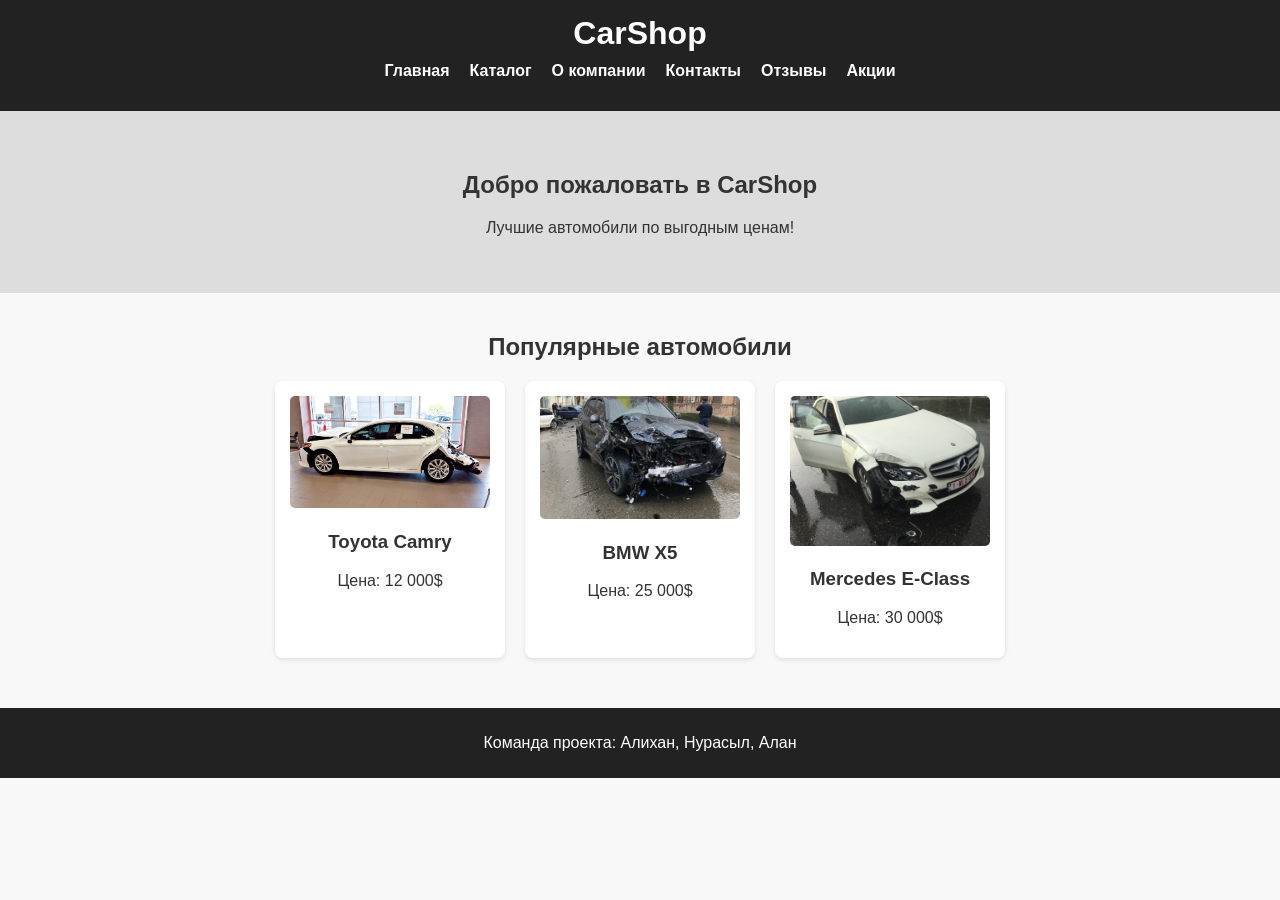
==== index.html @ fcb9b970 "first commit" ====
<!DOCTYPE html>
<html lang="en">
<head>
    <meta charset="UTF-8">
    <title>CarShop - Главная</title>
    <link rel="stylesheet" href="index.css">
</head>
<body>
    <header>
        <h1>CarShop</h1>
        <nav>
            <ul>
                <li><a href="index.html">Главная</a></li>
                <li><a href="page2.html">Каталог</a></li>
                <li><a href="page3.html">О компании</a></li>
                <li><a href="page4.html">Контакты</a></li>
                <li><a href="page5.html">Отзывы</a></li>
                <li><a href="page6.html">Акции</a></li>
            </ul>
        </nav>
    </header>

    <main>
        <section class="hero">
            <h2>Добро пожаловать в CarShop</h2>
            <p>Лучшие автомобили по выгодным ценам!</p>
        </section>

        <section class="featured">
            <h2>Популярные автомобили</h2>
            <div class="cars">
                <div class="car-card">
                    <img src="camry.jpg" alt="Car 1">
                    <h3>Toyota Camry</h3>
                    <p>Цена: 12 000$</p>
                </div>
                <div class="car-card">
                    <img src="bmw.jpg" alt="Car 2">
                    <h3>BMW X5</h3>
                    <p>Цена: 25 000$</p>
                </div>
                <div class="car-card">
                    <img src="mercedes.jpg" alt="Car 3">
                    <h3>Mercedes E-Class</h3>
                    <p>Цена: 30 000$</p>
                </div>
            </div>
        </section>
    </main>

    <footer>
        <p>Команда проекта: Алихан, Нурасыл, Алан</p>

    </footer>
</body>
</html>
---- index.css ----
body {
    margin: 0;
    font-family: Arial, sans-serif;
    background-color: #f8f8f8;
    color: #333;
}

header {
    background-color: #222;
    color: white;
    padding: 15px;
    text-align: center;
}

header h1 {
    margin: 0;
}

nav ul {
    list-style: none;
    padding: 0;
    margin-top: 10px;
    display: flex;
    justify-content: center;
    gap: 20px;
}

nav a {
    text-decoration: none;
    color: white;
    font-weight: bold;
}

nav a:hover {
    text-decoration: underline;
}

.hero {
    background: #ddd;
    text-align: center;
    padding: 40px;
}

.featured {
    padding: 20px;
    text-align: center;
}

.cars {
    display: flex;
    justify-content: center;
    gap: 20px;
    flex-wrap: wrap;
}

.car-card {
    background: white;
    padding: 15px;
    border-radius: 8px;
    width: 200px;
    box-shadow: 0 2px 5px rgba(0,0,0,0.1);
}

.car-card img {
    max-width: 100%;
    border-radius: 5px;
}

footer {
    margin-top: 30px;
    background: #222;
    color: white;
    text-align: center;
    padding: 10px;
}
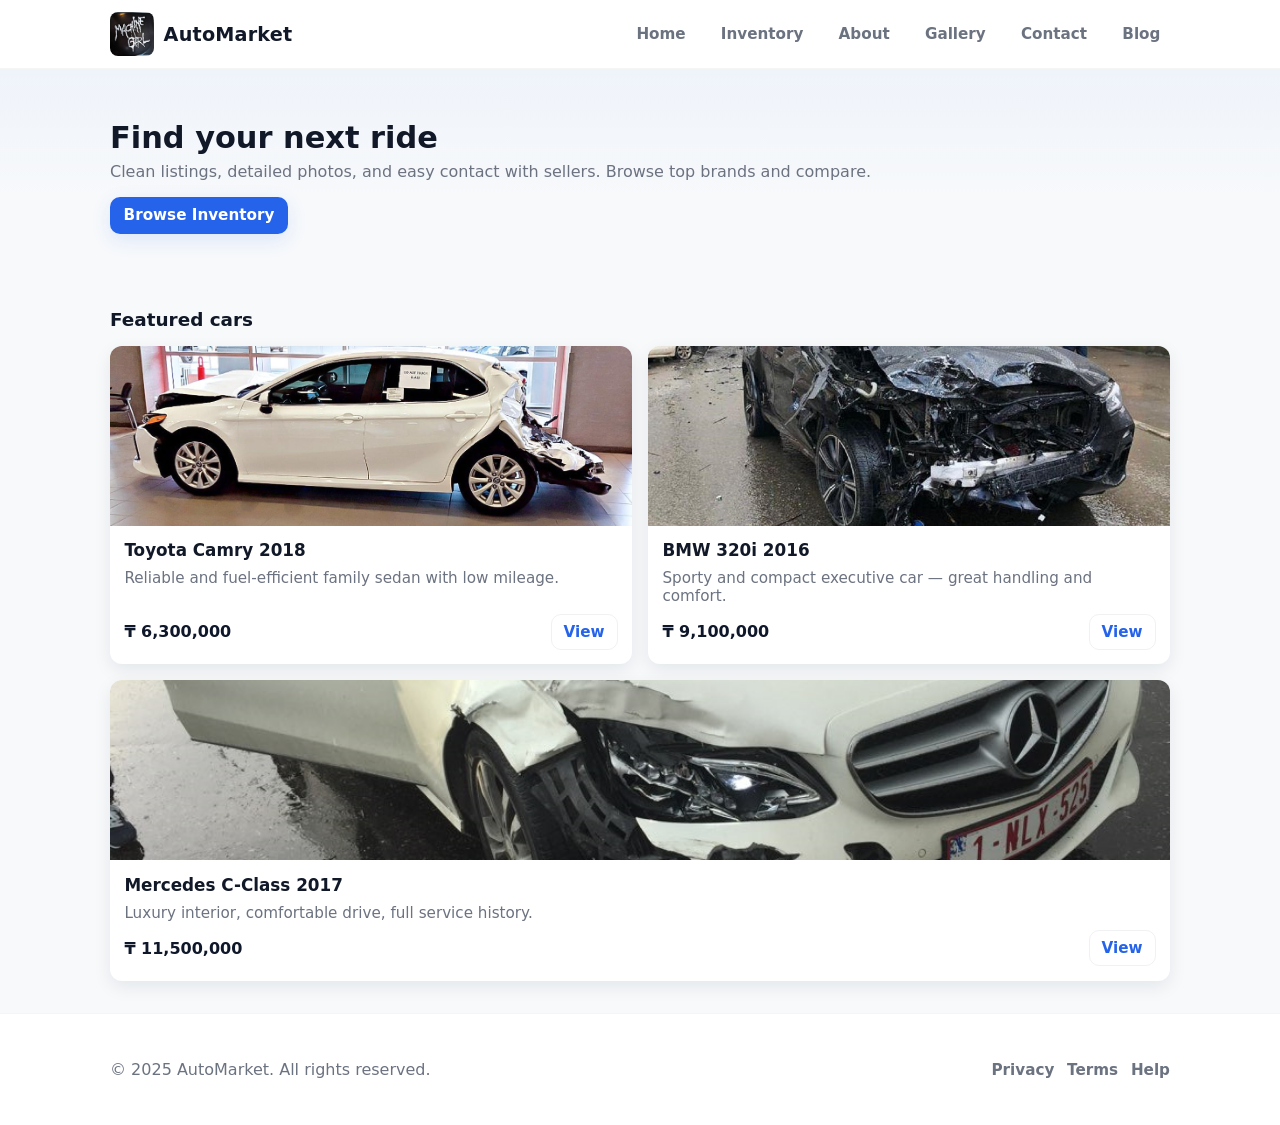
==== commit 758eaa3b: "second comm" ====
--- a/index.html
+++ b/index.html
@@ -1,56 +1,98 @@
-<!DOCTYPE html>
+<!doctype html>
 <html lang="en">
 <head>
-    <meta charset="UTF-8">
-    <title>CarShop - Главная</title>
-    <link rel="stylesheet" href="index.css">
+  <meta charset="utf-8" />
+  <meta name="viewport" content="width=device-width,initial-scale=1" />
+  <title>AutoMarket — Home</title>
+  <link rel="stylesheet" href="styles.css" />
 </head>
 <body>
-    <header>
-        <h1>CarShop</h1>
-        <nav>
-            <ul>
-                <li><a href="index.html">Главная</a></li>
-                <li><a href="page2.html">Каталог</a></li>
-                <li><a href="page3.html">О компании</a></li>
-                <li><a href="page4.html">Контакты</a></li>
-                <li><a href="page5.html">Отзывы</a></li>
-                <li><a href="page6.html">Акции</a></li>
-            </ul>
-        </nav>
-    </header>
 
-    <main>
-        <section class="hero">
-            <h2>Добро пожаловать в CarShop</h2>
-            <p>Лучшие автомобили по выгодным ценам!</p>
-        </section>
+  
+  <header class="site-header">
+    <div class="container header-inner">
+      
+      <a href="index.html" class="logo" aria-label="AutoMarket home">
+        <img src="logo.jpeg" alt="AutoMarket logo" class="logo-img" />
+        <span class="logo-text">AutoMarket</span>
+      </a>
 
-        <section class="featured">
-            <h2>Популярные автомобили</h2>
-            <div class="cars">
-                <div class="car-card">
-                    <img src="camry.jpg" alt="Car 1">
-                    <h3>Toyota Camry</h3>
-                    <p>Цена: 12 000$</p>
-                </div>
-                <div class="car-card">
-                    <img src="bmw.jpg" alt="Car 2">
-                    <h3>BMW X5</h3>
-                    <p>Цена: 25 000$</p>
-                </div>
-                <div class="car-card">
-                    <img src="mercedes.jpg" alt="Car 3">
-                    <h3>Mercedes E-Class</h3>
-                    <p>Цена: 30 000$</p>
-                </div>
-            </div>
-        </section>
-    </main>
 
-    <footer>
-        <p>Команда проекта: Алихан, Нурасыл, Алан</p>
+      <nav class="nav" aria-label="Main navigation">
+        <ul class="nav-list">
+          <li><a href="index.html">Home</a></li>
+          <li><a href="page2.html">Inventory</a></li>
+          <li><a href="page3.html">About</a></li>
+          <li><a href="page4.html">Gallery</a></li>
+          <li><a href="page5.html">Contact</a></li>
+          <li><a href="page6.html">Blog</a></li>
+        </ul>
+      </nav>
+    </div>
+  </header>
 
-    </footer>
+  <section class="hero">
+    <div class="container">
+      <h1>Find your next ride</h1>
+      <p class="lead">Clean listings, detailed photos, and easy contact with sellers. Browse top brands and compare.</p>
+      <a class="btn btn-primary" href="page2.html">Browse Inventory</a>
+    </div>
+  </section>
+
+
+  <section class="container cards-section" aria-label="Featured cars">
+    <h2 class="section-title">Featured cars</h2>
+
+    <div class="cards-row" role="list">
+      
+      <article class="card" role="listitem">
+        <img src="camry.jpg" alt="Toyota Camry front view" class="card-img" />
+        <div class="card-body">
+          <h3 class="card-title">Toyota Camry 2018</h3>
+          <p class="card-text">Reliable and fuel-efficient family sedan with low mileage.</p>
+          <div class="card-footer">
+            <span class="price">₸ 6,300,000</span>
+            <a class="btn btn-outline" href="#">View</a>
+          </div>
+        </div>
+      </article>
+
+      <article class="card" role="listitem">
+        <img src="bmw.jpg" alt="BMW front view" class="card-img" />
+        <div class="card-body">
+          <h3 class="card-title">BMW 320i 2016</h3>
+          <p class="card-text">Sporty and compact executive car — great handling and comfort.</p>
+          <div class="card-footer">
+            <span class="price">₸ 9,100,000</span>
+            <a class="btn btn-outline" href="#">View</a>
+          </div>
+        </div>
+      </article>
+
+      <article class="card" role="listitem">
+        <img src="mercedes.jpg" alt="Mercedes front view" class="card-img" />
+        <div class="card-body">
+          <h3 class="card-title">Mercedes C-Class 2017</h3>
+          <p class="card-text">Luxury interior, comfortable drive, full service history.</p>
+          <div class="card-footer">
+            <span class="price">₸ 11,500,000</span>
+            <a class="btn btn-outline" href="#">View</a>
+          </div>
+        </div>
+      </article>
+    </div>
+  </section>
+
+  <footer class="site-footer">
+    <div class="container footer-inner">
+      <p>© 2025 AutoMarket. All rights reserved.</p>
+      <div class="footer-links">
+        <a href="#">Privacy</a>
+        <a href="#">Terms</a>
+        <a href="#">Help</a>
+      </div>
+    </div>
+  </footer>
+
 </body>
 </html>
--- a/styles.css
+++ b/styles.css
@@ -0,0 +1,394 @@
+/* ========== styles.css ========== */
+/* Mobile-first shared stylesheet for all pages */
+/* Contains global rules + merged page-specific rules (grid, gallery, contact, blog) */
+
+/* ---- Variables ---- */
+:root{
+  --bg: #f7f9fb;
+  --card-bg: #ffffff;
+  --muted: #6b7280;
+  --accent: #2563eb; /* blue */
+  --accent-2: #0ea5a4;
+  --surface-shadow: 0 6px 18px rgba(16,24,40,0.08);
+  --surface-shadow-strong: 0 14px 40px rgba(16,24,40,0.12);
+  --radius: 12px;
+  --container-pad: 1rem;
+  --max-width: 1100px;
+  --gap: 1rem;
+  --text: #111827;
+  font-family: Inter, ui-sans-serif, system-ui, -apple-system, "Segoe UI", Roboto, "Helvetica Neue", Arial;
+  color-scheme: light;
+}
+
+/* ---- Reset / Base ---- */
+* { box-sizing: border-box; }
+html,body { height:100%; margin:0; background:var(--bg); color:var(--text); -webkit-font-smoothing:antialiased; -moz-osx-font-smoothing:grayscale; }
+img { max-width:100%; display:block; }
+a { color: inherit; }
+
+/* ---- Utilities ---- */
+.container {
+  width:100%;
+  padding: 1rem;
+  margin-left:auto;
+  margin-right:auto;
+  max-width: var(--max-width);
+}
+
+/* ---- Header / Navigation (Flexbox) ---- */
+.site-header {
+  background: white;
+  border-bottom: 1px solid rgba(15,23,42,0.04);
+  position: sticky;
+  top: 0;
+  z-index: 40;
+}
+.header-inner {
+  display:flex;
+  align-items:center;
+  justify-content:space-between;
+  gap: 1rem;
+  padding: 0.75rem 0;
+}
+
+/* Logo */
+.logo {
+  display:flex;
+  align-items:center;
+  gap: .6rem;
+  text-decoration:none;
+  color: inherit;
+}
+.logo-img { width:44px; height:44px; object-fit:cover; border-radius:8px; }
+.logo-text { font-weight:700; font-size:1.1rem; letter-spacing:0.2px; }
+
+/* Nav list (Flexbox spacing + alignment) */
+.nav-list {
+  list-style:none;
+  margin:0;
+  padding:0;
+  display:flex;
+  gap:1rem; /* spacing between links */
+  align-items:center; /* vertical centering */
+  flex-wrap:wrap;
+}
+.nav-list a {
+  display:inline-block;
+  padding:.45rem .6rem;
+  border-radius:8px;
+  text-decoration:none;
+  color:var(--muted);
+  font-weight:600;
+  font-size:.95rem;
+}
+.nav-list a:hover,
+.nav-list a:focus,
+.nav-list a.active {
+  color:var(--accent);
+  outline: none;
+  background: rgba(37,99,235,0.06);
+}
+
+/* ---- Hero ---- */
+.hero {
+  padding:2.2rem 0;
+  background: linear-gradient(180deg, rgba(37,99,235,0.04), transparent 60%);
+}
+.hero h1 { margin:0 0 .4rem; font-size:1.6rem; }
+.lead { margin:0 0 1rem; color:var(--muted); }
+
+/* ---- Buttons ---- */
+.btn {
+  display:inline-flex;
+  align-items:center;
+  gap:.5rem;
+  text-decoration:none;
+  padding:.6rem .85rem;
+  border-radius:10px;
+  font-weight:700;
+  font-size:.95rem;
+  cursor:pointer;
+  border: none;
+  background: transparent;
+}
+.btn-primary {
+  background:var(--accent);
+  color:white;
+  box-shadow: 0 6px 20px rgba(37,99,235,0.12);
+}
+.btn-outline {
+  border:1px solid rgba(15,23,42,0.06);
+  background:transparent;
+  padding:.5rem .75rem;
+  color:var(--accent);
+}
+
+/* ---- Section title ---- */
+.section-title { margin: .5rem 0 1rem; font-size:1.15rem; }
+
+/* ==== Cards Row (Flexbox) ==== */
+.cards-section { padding: 1rem 0 2rem; }
+.cards-row {
+  display:flex;
+  gap: 1rem;       /* consistent gaps between cards */
+  flex-wrap:wrap;  /* wrap on small screens */
+  align-items: stretch; /* ensure equal height by stretching */
+}
+
+/* Card */
+.card {
+  background: var(--card-bg);
+  border-radius: var(--radius);
+  overflow: hidden;
+  box-shadow: var(--surface-shadow);
+  display:flex;
+  flex-direction:column;
+  min-width: 220px;
+  flex: 1 1 calc(33.333% - 0.66rem); /* three cards per row on desktop */
+  transition: transform .22s ease, box-shadow .22s ease;
+}
+
+/* Hover effect: lift + shadow */
+.card:hover,
+.card:focus-within {
+  transform: translateY(-6px) scale(1.01);
+  box-shadow: var(--surface-shadow-strong);
+}
+
+/* Card image */
+.card-img {
+  width:100%;
+  height:170px;
+  object-fit:cover;
+  display:block;
+}
+
+/* Card body uses flex to push footer to bottom for equal heights */
+.card-body {
+  padding: 0.9rem;
+  display:flex;
+  flex-direction:column;
+  gap: .55rem;
+  flex: 1 1 auto;
+}
+.card-title { margin:0; font-size:1.05rem; }
+.card-text { margin:0; color:var(--muted); font-size:.95rem; }
+
+/* Card footer aligned bottom */
+.card-footer {
+  margin-top:auto; /* pushes footer to the bottom */
+  display:flex;
+  align-items:center;
+  justify-content:space-between;
+  gap: .5rem;
+}
+.price {
+  font-weight:800;
+  color:#0f172a;
+}
+
+/* ---- Features small grid ---- */
+.features {
+  display:grid;
+  gap:1rem;
+  margin: 1.5rem 0;
+}
+.feature { background:white; padding:1rem; border-radius:10px; box-shadow: var(--surface-shadow); }
+.feature h4 { margin:0 0 .4rem; }
+
+/* ---- Footer ---- */
+.site-footer { background: #ffffff; border-top: 1px solid rgba(15,23,42,0.04); padding: .9rem 0; }
+.footer-inner { display:flex; gap:1rem; align-items:center; justify-content:space-between; flex-wrap:wrap; color:var(--muted); }
+.footer-links { display:flex; gap:.8rem; align-items:center; }
+.footer-links a { color:var(--muted); text-decoration:none; font-weight:600; font-size:.95rem; }
+.footer-links a:hover { color:var(--accent); }
+
+/* ---- Accessibility focus ---- */
+a:focus, button:focus, input:focus, select:focus, textarea:focus {
+  outline: 3px solid rgba(37,99,235,0.12);
+  outline-offset: 3px;
+  border-radius:6px;
+}
+
+/* ============================
+   Page-specific & layout rules
+   (merged: grid, gallery, contact, blog)
+   ============================ */
+
+/* ---- Page3: Grid layout (header/sidebar/main/footer) ---- */
+.grid-page {
+  display: grid;
+  grid-template-columns: 260px 1fr;
+  grid-template-rows: auto 1fr auto;
+  grid-template-areas:
+    "header header"
+    "sidebar main"
+    "footer footer";
+  gap: 1rem;
+  min-height: calc(100vh - 72px);
+  align-items: start;
+  padding-top: .75rem;
+}
+.grid-header { grid-area: header; background:transparent; padding:0; }
+.grid-sidebar { grid-area: sidebar; }
+.grid-main { grid-area: main; }
+.grid-footer { grid-area: footer; }
+
+/* small card style used in sidebar/main */
+.sidebar-card, .about-hero, .contact-card, .sidebar-card, .blog-hero {
+  background: white;
+  border-radius: 12px;
+  padding: 1rem;
+  box-shadow: var(--surface-shadow);
+}
+
+/* ---- Page4: Gallery (grid + overlay caption) ---- */
+.gallery-hero {
+  margin: .75rem 0 1rem;
+}
+.gallery-grid {
+  display: grid;
+  gap: 10px;
+  grid-template-columns: repeat(3, 1fr);
+  grid-auto-rows: 180px;
+}
+.gallery-item {
+  position: relative;
+  overflow: hidden;
+  border-radius: 10px;
+  background: #fff;
+  box-shadow: var(--surface-shadow);
+  text-decoration: none;
+  color: inherit;
+}
+.gallery-item img {
+  width:100%;
+  height:100%;
+  object-fit: cover;
+  display:block;
+  transition: transform .4s ease;
+}
+.gallery-caption {
+  position: absolute;
+  left:0;right:0;bottom:0;
+  padding:.6rem;
+  background: linear-gradient(0deg, rgba(2,6,23,0.6), transparent);
+  color: #fff;
+  transform:translateY(100%);
+  transition: transform .28s ease;
+  font-weight:700;
+  font-size:.95rem;
+}
+.gallery-item:hover img { transform: scale(1.07); }
+.gallery-item:hover .gallery-caption { transform: translateY(0%); }
+
+/* ---- Page5: Contact layout & form ---- */
+.contact-hero { margin:.75rem 0; }
+.contact-grid {
+  display: grid;
+  grid-template-columns: 1fr 320px;
+  gap: 1rem;
+  align-items:start;
+}
+.form-row { display:flex; gap:.6rem; flex-wrap:wrap; }
+.form-row > * { flex:1 1 120px; }
+label { display:block; font-weight:700; margin-bottom:.25rem; }
+input[type="text"], input[type="email"], textarea, select {
+  width:100%;
+  padding:.6rem;
+  border-radius:8px;
+  border:1px solid rgba(15,23,42,0.06);
+  font-size:.95rem;
+  background: white;
+  color: var(--text);
+}
+textarea { min-height:140px; resize:vertical; }
+.map-placeholder {
+  height: 220px;
+  border-radius:10px;
+  display:flex;
+  align-items:center;
+  justify-content:center;
+  color:var(--muted);
+  background: linear-gradient(180deg, rgba(14,165,164,0.05), transparent);
+  border:1px dashed rgba(14,165,164,0.12);
+}
+
+/* ---- Page6: Blog layout & posts ---- */
+.blog-hero { margin:.75rem 0; }
+.blog-grid {
+  display: grid;
+  grid-template-columns: 1fr 360px;
+  gap: 1rem;
+  align-items:start;
+}
+.posts { display:flex; flex-direction:column; gap:1rem; }
+.post {
+  display:flex;
+  gap:.9rem;
+  background:white;
+  padding:.7rem;
+  border-radius:12px;
+  box-shadow:var(--surface-shadow);
+  align-items:flex-start;
+}
+.post img { width:120px; height:80px; object-fit:cover; border-radius:8px; flex-shrink:0; }
+.post h3 { margin:0 0 .25rem; font-size:1rem; }
+.post p { margin:0; color:var(--muted); }
+
+/* ============================
+   Responsive breakpoints
+   ============================ */
+
+/* Small tablets and up */
+@media (min-width: 640px) {
+  .hero h1 { font-size:1.9rem; }
+  .card-img { height:180px; }
+  .feature { padding:1.25rem; }
+  .logo-text { font-size:1.2rem; }
+}
+
+/* Medium: desktop card columns + features */
+@media (min-width: 880px) {
+  .card { flex: 1 1 calc(33.333% - 0.66rem); }
+  .features { grid-template-columns: repeat(3, 1fr); }
+  .gallery-grid { grid-template-columns: repeat(3, 1fr); grid-auto-rows: 180px; }
+}
+
+/* Large screens: comfortable spacing */
+@media (min-width: 1100px) {
+  .container { padding-left: 1.25rem; padding-right: 1.25rem; }
+}
+
+/* Mobile adjustments */
+@media (max-width: 879px) {
+  /* Cards stack to two columns or single depending on width */
+  .card { flex: 1 1 calc(50% - 0.5rem); }
+  .gallery-grid { grid-template-columns: repeat(2, 1fr); grid-auto-rows: 160px; }
+  .contact-grid { grid-template-columns: 1fr; }
+  .blog-grid { grid-template-columns: 1fr; }
+  .grid-page {
+    grid-template-columns: 1fr;
+    grid-template-rows: auto auto 1fr auto;
+    grid-template-areas:
+      "header"
+      "main"
+      "sidebar"
+      "footer";
+  }
+  .post { flex-direction:column; }
+  .post img { width:100%; height:160px; border-radius:10px; }
+}
+
+/* Narrow phones */
+@media (max-width: 639px) {
+  .nav-list { gap: .45rem; justify-content:flex-end; }
+  .card { flex: 1 1 100%; } /* single column */
+  .hero { padding:1.2rem 0; }
+  .header-inner { padding: 0.6rem 0; }
+  .gallery-grid { grid-template-columns: 1fr; grid-auto-rows: 220px; }
+}
+
+/* Small visual helpers */
+.muted { color:var(--muted); font-size:.95rem; }
+.center { text-align:center; }
